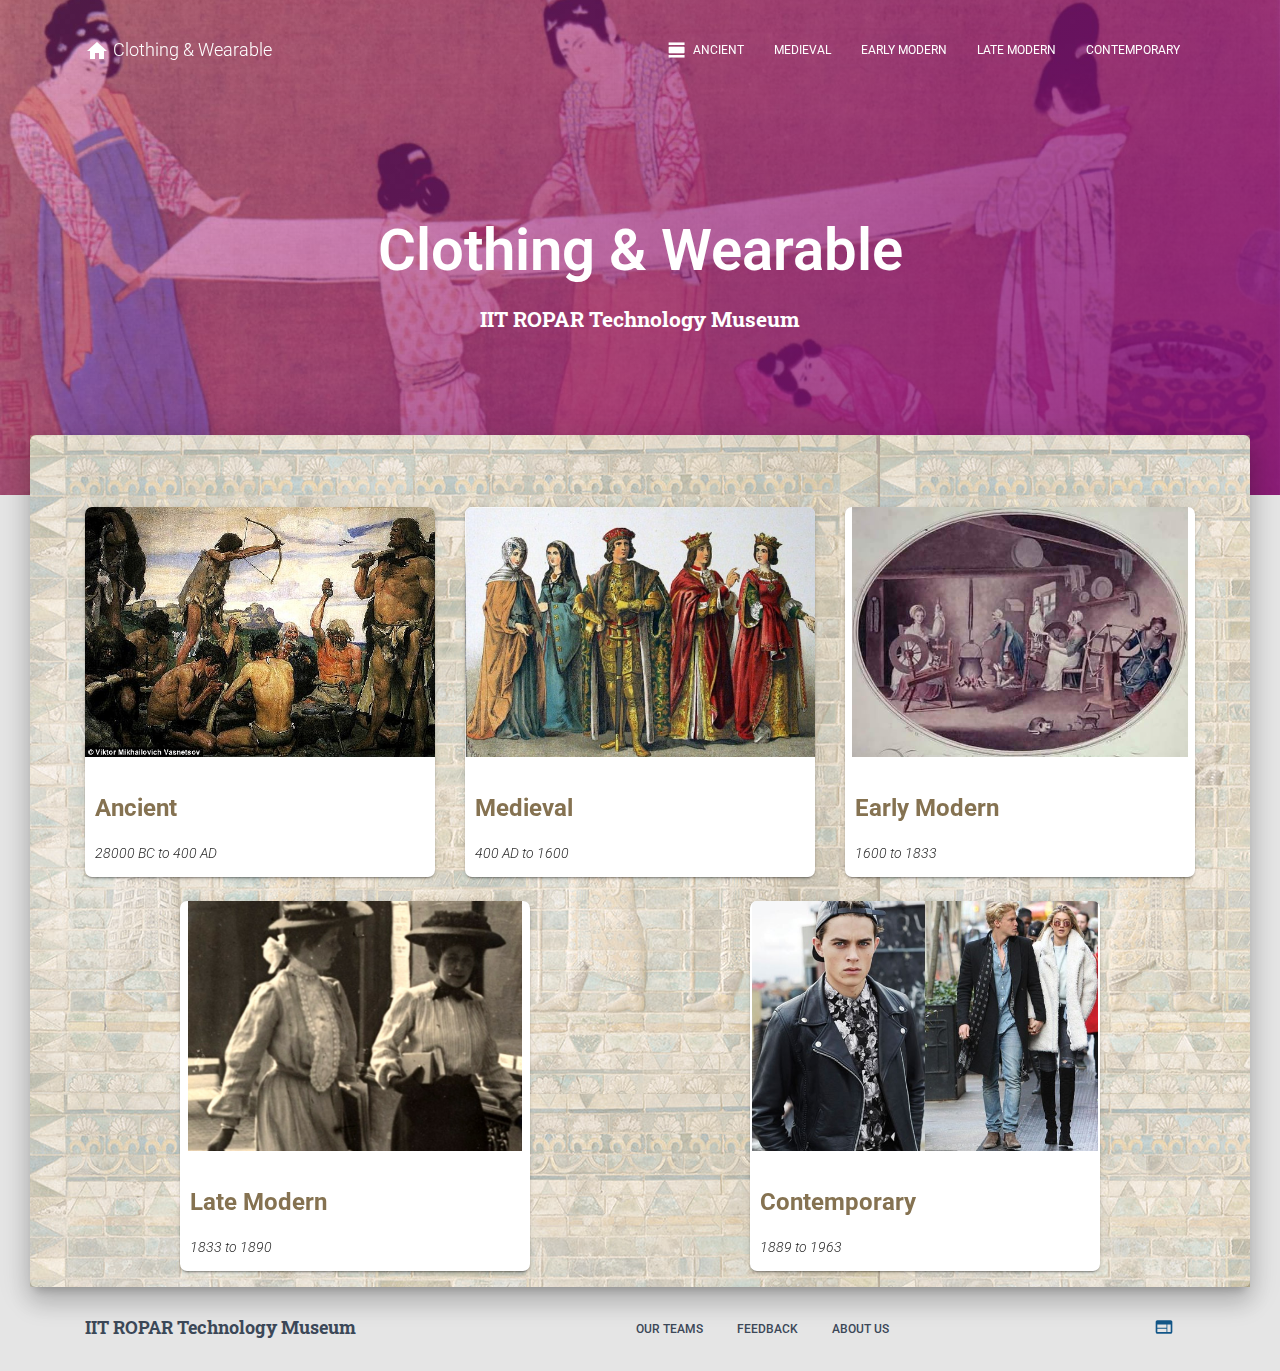
==== index.html @ c2688c06 "Update index.html" ====
<!DOCTYPE html>
<html lang="en">

<head>
    <meta charset="utf-8">
    <meta content="width=device-width, initial-scale=1.0, maximum-scale=1.0, user-scalable=0" name="viewport" />
    <meta http-equiv="X-UA-Compatible" content="IE=edge,chrome=1" />
	<meta name="theme-color" content="#840d79" />
    <link rel="icon" href="img/favicon.png">
    <title>
        Clothing & Wearable
    </title>
   
    <!--     Fonts and icons     -->
    <link rel="stylesheet" type="text/css" href="https://fonts.googleapis.com/css?family=Roboto:300,400,500,700|Roboto+Slab:400,700|Material+Icons" />
    <link rel="stylesheet" href="https://maxcdn.bootstrapcdn.com/font-awesome/latest/css/font-awesome.min.css" />
    <link rel="stylesheet" href="css/material-kit.min.css">
	<link rel="stylesheet" href="css/vertical-nav.css">
	<link rel="stylesheet" href="css/demo.css">
	<link rel="stylesheet" href="css/style.css">
	
    

</head>

<body class="presentation-page ">
    <nav class="navbar navbar-color-on-scroll navbar-transparent    fixed-top  navbar-expand-lg " color-on-scroll="100" id="sectionsNav">
        <div class="container">
            <div class="navbar-translate">
                <a class="navbar-brand" href="index.html"><i class="material-icons">home</i> Clothing & Wearable</a>
                <button class="navbar-toggler" type="button" data-toggle="collapse" aria-expanded="false" aria-label="Toggle navigation">
                    <span class="navbar-toggler-icon"></span>
                    <span class="navbar-toggler-icon"></span>
                    <span class="navbar-toggler-icon"></span>
                </button>
            </div>
            <div class="collapse navbar-collapse">
                <ul class="navbar-nav ml-auto">
                    <li class="nav-item">
                        <a href="ancient.html" class="nav-link" >
                           <i class="material-icons">view_day</i> Ancient
                        </a>
                    </li>
					<li class="nav-item">
                        <a href="medieval.html" class="nav-link" >
                           Medieval
                        </a>
                    </li>
					<li class="nav-item">
                        <a href="early.html" class="nav-link" >
                            Early Modern
                        </a>
                    </li>
					<li class="nav-item">
                        <a href="late.html" class="nav-link" >
                            Late Modern
                        </a>
                    </li>
					<li class="nav-item">
                        <a href="cont.html" class="nav-link" >
                            Contemporary
                        </a>
                    </li>
                    </ul>
            </div>
        </div>
    </nav>
    <div class="page-header header-filter clear-filter" data-parallax="true" style="background-image: url('img/bg0.jpg');">
        <div class="container">
            <div class="row">
                <div class="col-md-8 ml-auto mr-auto">
                    <div class="brand">
                        <h1>Clothing & Wearable</h1>
                        <h3 class="title">IIT ROPAR Technology Museum</h3>
                    </div>
                </div>
            </div>
        </div>
    </div>
    <div class="main mimg main-raised"><br>
		<div class="container mam">
		<div class="row boxes">
			<div class="col-md-4">
				<div class="card">
					<div onclick="location.href='ancient.html';" class="card-image">
					<img src="img/an1.jpg" alt="iRobot Roomba 651">
					</div>
					<div class="card-content">
					<h2><a href="ancient.html">Ancient</a></h2>
					<span><i>28000 BC to 400 AD</i></span>
					</div>
				</div>
			</div>
			
			<div onclick="location.href='medieval.html';" class="col-md-4">
				<div class="card">
					<div class="card-image">
					<img src="img/2.jpg" class="img-responsive" alt="iRobot Roomba 651">
					</div>
					<div class="card-content">
					<h2><a href="medieval.html">Medieval</a></h2>
					<span><i>400 AD to 1600</i></span>
					</div>
				</div>
			</div>
			
			<div onclick="location.href='early.html';"class="col-md-4">
				<div class="card">
					<div class="card-image">
					<img src="img/early1.jpeg" alt="iRobot Roomba 651">
					</div>
					<div class="card-content">
					<h2><a href="early.html">Early Modern</a></h2>
					<span><i>1600 to 1833</i></span>
					</div>
				</div>
			</div>
			
			<div onclick="location.href='late.html';" class="col-md-4">
				<div class="card">
					<div class="card-image">
					<img src="img/late1.jpg" alt="iRobot Roomba 651">
					</div>
					<div class="card-content">
					<h2><a href="late.html">Late Modern</a></h2>
					<span><i>1833 to 1890</i></span>
					</div>
				</div>
			</div>
			
			<div onclick="location.href='cont.html';"class="col-md-4">
				<div class="card">
					<div class="card-image">
					<img src="img/modern.jpg" alt="iRobot Roomba 651">
					</div>
					<div class="card-content">
					<h2><a href="cont.html">Contemporary</a></h2>
					<span><i>1889 to 1963</i></span>
					</div>
				</div>
			</div>
			
		</div>
		</div>
    </div>

<!-- Modal -->
<div id="exampleModal" class="modal fade" role="dialog">
		<div class="modal-dialog modal-lg">
			<div class="modal-content">
				<div class="modal-header">
				<h4 class="modal-title text-center" style="text-align:center" >OUR TEAM</h4>
					<button type="button" class="close" data-dismiss="modal">&times;</button>
					
				</div>
				<div class="modal-body">
					<img id="myImg" style="width:100%;overflow:hidden;" src="img/group-1.png">
					<div class="table-responsive">
						<link rel="stylesheet" type="text/css" href="modal_overflow.css">
						<table class="table table-hover table-bordered table-responsive">
							<h2 class="text-center" style="color:#610B0B;">GROUP LEADER: ABHINAV KHANNA</h2>
							<h2 class="text-center">DEPUTY LEADER: DIVYANSHU BAINS</h2>
							<thead>
								<tr>
									<th><h3>Team Name</th>
									<th><h3>Members</th>
								</tr>
							</thead>
							<tbody>
								<tr>
									<td><h4>Web Development Team</td>
									<td>Dilip Sharma, Adarsh Kumar</td>
								</tr>
								<tr>
									<td><h4>Movie Making Team</td>
									<td>Hersh Dhillon, Harshit Mishra</td>
								</tr>
								<tr>
									<td><h4>Poster Designing Team</td>
									<td>Gudi Manoj, G.Ramakrishna</td>
								</tr>
								<tr>
									<td><h4>Collage Making Team</td>
									<td>Abhineet Pandey, Akash Rawat, Akansha Singh, Ankit Kumar</td>
								</tr>
								<tr>
									<td><h4>Content Writing Team</td>
									<td>Deepak Pant, Abhishek Yadav, Amritpal Singh, Deepak Mahto, Aman Kumar, Gyan Prakash, Jagdeep, Anmol Punia</td>
								</tr>
							</tbody>
						</table>
					</div>
				</div>
				<div class="modal-footer">
					<button type="button" class="btn btn-danger" data-dismiss="modal">Close</button>
				</div>
			</div>
		</div>
	</div>

<div class="modal fade" id="feed" tabindex="-1" role="dialog" aria-labelledby="feed" aria-hidden="true">
  <div class="modal-dialog" role="document">
    <div class="modal-content">
      <div class="modal-header">
        <h4 class="modal-title" id="feed">Feedback</h4>
        <button type="button" class="close" data-dismiss="modal" aria-label="Close">
          <span aria-hidden="true">&times;</span>
        </button>
      </div>
      <div class="modal-body">
        <iframe src="https://docs.google.com/forms/d/e/1FAIpQLScINJc6BtOjg-mFbESaX4sllH4iX1FCo5wV7bPqx5-OR_2iMQ/viewform?embedded=true" width="100%" height="1250" frameborder="0" marginheight="0" marginwidth="0">Loading...</iframe>
      </div>
      <div class="modal-footer">
      </div>
    </div>
  </div>
</div>
    <footer class="footer">
        <div class="container">
            <a class="footer-brand" href="#">IIT ROPAR Technology Museum</a>
            <ul class="pull-center">
                <li>
                    <a style="cursor:pointer" data-toggle="modal" data-target="#exampleModal">
                        Our Teams
                    </a>
                </li>
				<li>
                    <a style="cursor:pointer" data-toggle="modal" data-target="#feed">
                        Feedback
                    </a>
                </li>
                <li>
                    <a href="#">
                        About Us
                    </a>
                </li>
            </ul>
            <ul class="social-buttons float-right">
                <li>
                    <a href="http://www.iitrpr.ac.in" class="btn btn-just-icon btn-link btn-instagram">
                       <i class="material-icons">website</i>
                    </a>
                </li>
            </ul>
        </div>
    </footer>
    <!--   Core JS Files   -->
    <script src="js/core/jquery.min.js"></script>
    <script src="js/core/popper.min.js"></script>
    <script src="js/bootstrap-material-design.min.js"></script>
  
    <script src="js/material-kit.min.js"></script>
	
    <!-- Place this tag in your head or just before your close body tag. -->
    <script async defer src="https://buttons.github.io/buttons.js"></script>

    <script type="text/javascript">
        $(document).ready(function() {
            materialKitDemo.presentationAnimations();
        });
		
		
    </script>

    <script>
        var _gaq = _gaq || [];
        _gaq.push(['_setAccount', 'UA-46172202-12']);
        _gaq.push(['_trackPageview']);

        (function() {
            var ga = document.createElement('script');
            ga.type = 'text/javascript';
            ga.async = true;
            ga.src = ('https:' == document.location.protocol ? 'https://ssl' : 'http://www') + '.google-analytics.com/ga.js';
            var s = document.getElementsByTagName('script')[0];
            s.parentNode.insertBefore(ga, s);
        })();

        // Facebook Pixel Code Don't Delete
        ! function(f, b, e, v, n, t, s) {
            if (f.fbq) return;
            n = f.fbq = function() {
                n.callMethod ?
                    n.callMethod.apply(n, arguments) : n.queue.push(arguments)
            };
            if (!f._fbq) f._fbq = n;
            n.push = n;
            n.loaded = !0;
            n.version = '2.0';
            n.queue = [];
            t = b.createElement(e);
            t.async = !0;
            t.src = v;
            s = b.getElementsByTagName(e)[0];
            s.parentNode.insertBefore(t, s)
        }(window,
            document, 'script', '//connect.facebook.net/en_US/fbevents.js');

        try {
            fbq('init', '111649226022273');
            fbq('track', "PageView");

        } catch (err) {
            console.log('Facebook Track Error:', err);
        }
    </script>
   
</body>

</html>
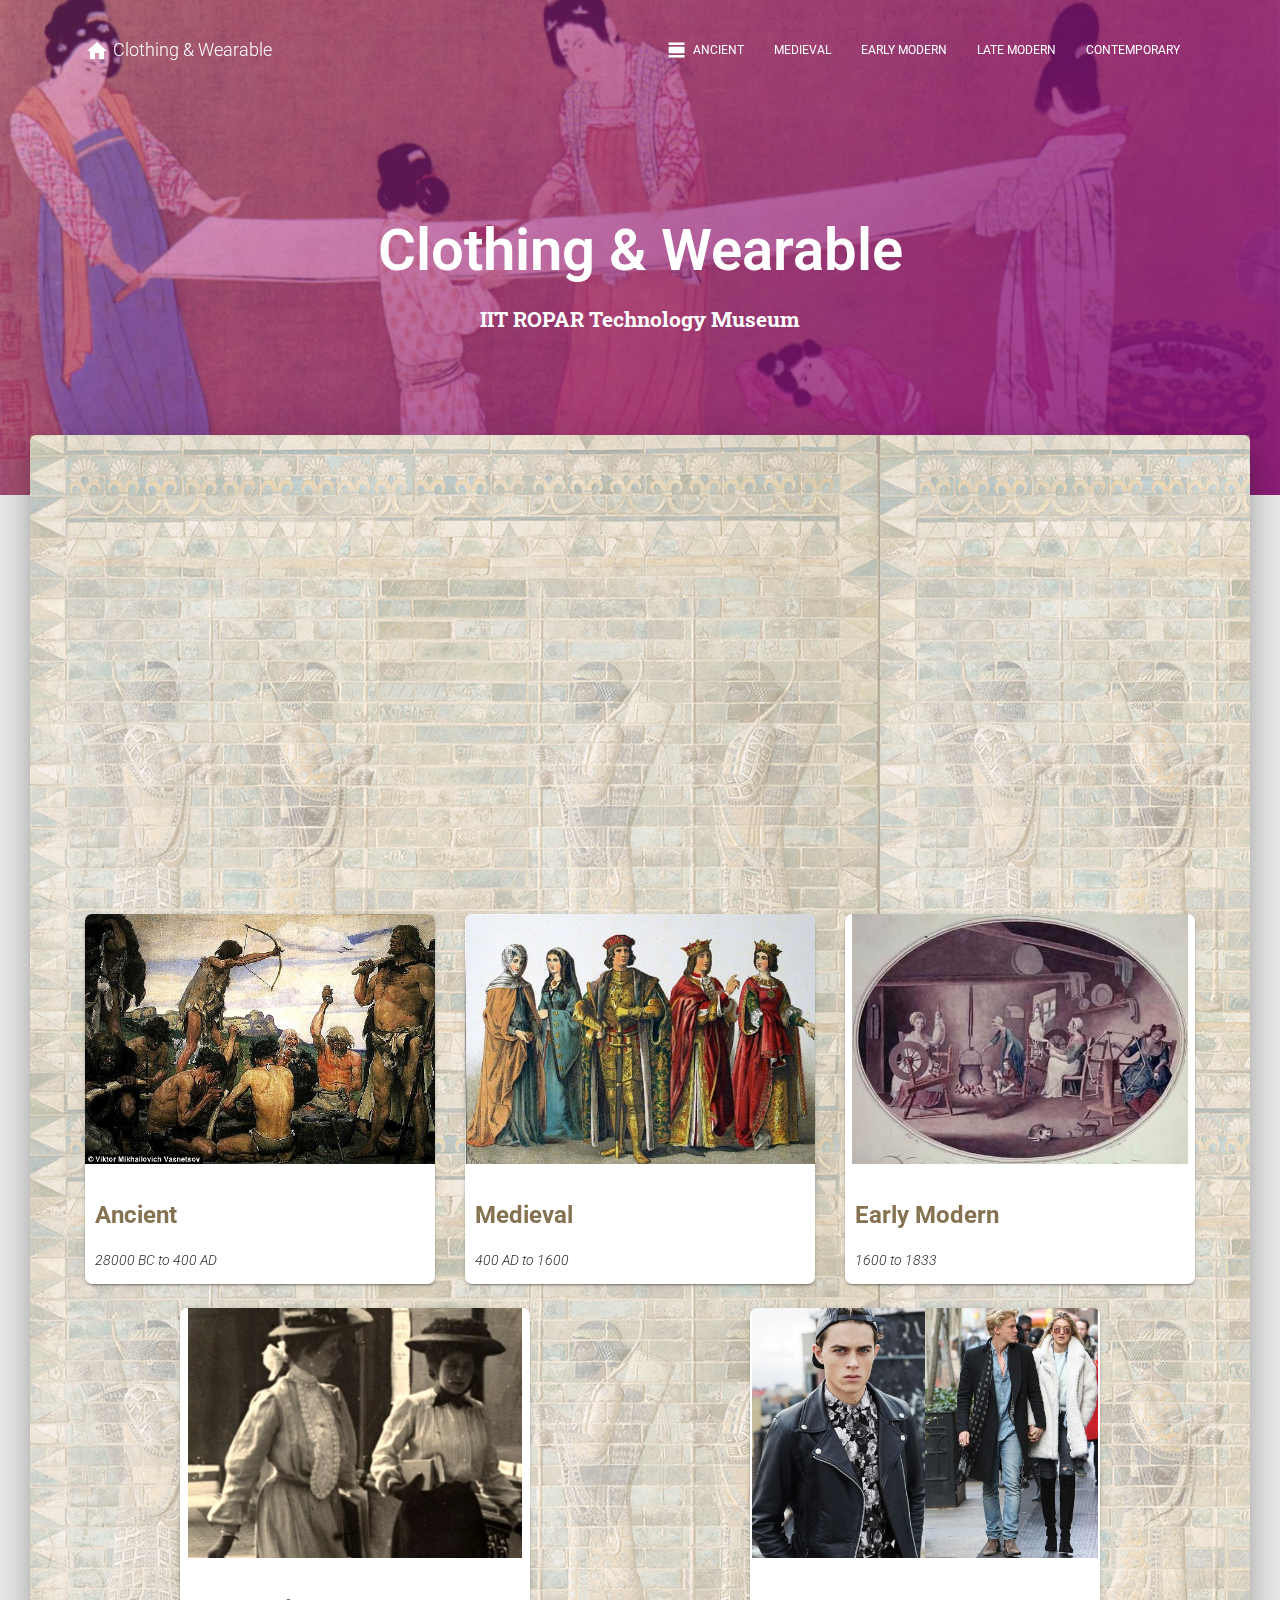
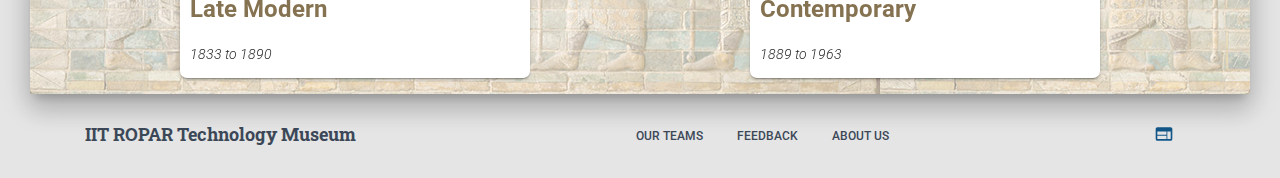
==== commit d854bd66: "Add files via upload" ====
--- a/index.html
+++ b/index.html
@@ -1,4 +1,3 @@
-
 <!DOCTYPE html>
 <html lang="en">
 
@@ -78,8 +77,13 @@
             </div>
         </div>
     </div>
-    <div class="main mimg main-raised"><br>
-		<div class="container mam">
+    <div class="main mimg main-raised">
+		<div class="container mam"><br>
+		<div class="row">
+			<div class="col-md-6" style="z-index:9999999999; border-radius:10px;overflow:hidden">
+				<iframe width="100%" height="360" src="https://www.youtube.com/embed/jiY0l6S5bmQ" frameborder="0" allow="autoplay; encrypted-media" allowfullscreen></iframe>
+			</div>
+		</div>
 		<div class="row boxes">
 			<div class="col-md-4">
 				<div class="card">
@@ -174,7 +178,7 @@
 								</tr>
 								<tr>
 									<td><h4>Movie Making Team</td>
-									<td>Hersh Dhillon, Harshit Mishra</td>
+									<td>Hersh Dhillon, Harshit Malik</td>
 								</tr>
 								<tr>
 									<td><h4>Poster Designing Team</td>
@@ -200,7 +204,7 @@
 	</div>
 
 <div class="modal fade" id="feed" tabindex="-1" role="dialog" aria-labelledby="feed" aria-hidden="true">
-  <div class="modal-dialog" role="document">
+  <div class="modal-dialog modal-lg" role="document">
     <div class="modal-content">
       <div class="modal-header">
         <h4 class="modal-title" id="feed">Feedback</h4>
@@ -208,9 +212,10 @@
           <span aria-hidden="true">&times;</span>
         </button>
       </div>
+	    
       <div class="modal-body">
-        <iframe src="https://docs.google.com/forms/d/e/1FAIpQLScINJc6BtOjg-mFbESaX4sllH4iX1FCo5wV7bPqx5-OR_2iMQ/viewform?embedded=true" width="100%" height="1250" frameborder="0" marginheight="0" marginwidth="0">Loading...</iframe>
-      </div>
+        <iframe src="https://docs.google.com/forms/d/e/1FAIpQLScIGDqnsRtKd-V2-WbRbIGA5rxSUU3niGVMwJex_KFiqGh4cw/viewform?embedded=true" width="100%" height="1250" frameborder="0" marginheight="0" marginwidth="0">Loading...</iframe>
+		</div>
       <div class="modal-footer">
       </div>
     </div>
@@ -255,57 +260,10 @@
     <!-- Place this tag in your head or just before your close body tag. -->
     <script async defer src="https://buttons.github.io/buttons.js"></script>
 
-    <script type="text/javascript">
-        $(document).ready(function() {
-            materialKitDemo.presentationAnimations();
-        });
-		
-		
-    </script>
-
-    <script>
-        var _gaq = _gaq || [];
-        _gaq.push(['_setAccount', 'UA-46172202-12']);
-        _gaq.push(['_trackPageview']);
-
-        (function() {
-            var ga = document.createElement('script');
-            ga.type = 'text/javascript';
-            ga.async = true;
-            ga.src = ('https:' == document.location.protocol ? 'https://ssl' : 'http://www') + '.google-analytics.com/ga.js';
-            var s = document.getElementsByTagName('script')[0];
-            s.parentNode.insertBefore(ga, s);
-        })();
-
-        // Facebook Pixel Code Don't Delete
-        ! function(f, b, e, v, n, t, s) {
-            if (f.fbq) return;
-            n = f.fbq = function() {
-                n.callMethod ?
-                    n.callMethod.apply(n, arguments) : n.queue.push(arguments)
-            };
-            if (!f._fbq) f._fbq = n;
-            n.push = n;
-            n.loaded = !0;
-            n.version = '2.0';
-            n.queue = [];
-            t = b.createElement(e);
-            t.async = !0;
-            t.src = v;
-            s = b.getElementsByTagName(e)[0];
-            s.parentNode.insertBefore(t, s)
-        }(window,
-            document, 'script', '//connect.facebook.net/en_US/fbevents.js');
-
-        try {
-            fbq('init', '111649226022273');
-            fbq('track', "PageView");
-
-        } catch (err) {
-            console.log('Facebook Track Error:', err);
-        }
-    </script>
+    
+
+    
    
 </body>
 
-</html>
+</html>--- a/css/demo.css
+++ b/css/demo.css
@@ -10,7 +10,9 @@
 .modal{
 	top:-12%;
 }
-
+p{
+	text-align:justify;
+}
 .tim-white-buttons {
     background-color: #777777;
 }
--- a/css/style.css
+++ b/css/style.css
@@ -127,4 +127,4 @@
 		border-bottom:1px solid transparent;
 		cursor:pointer;
 		background-color:#ae5597;
-}
+}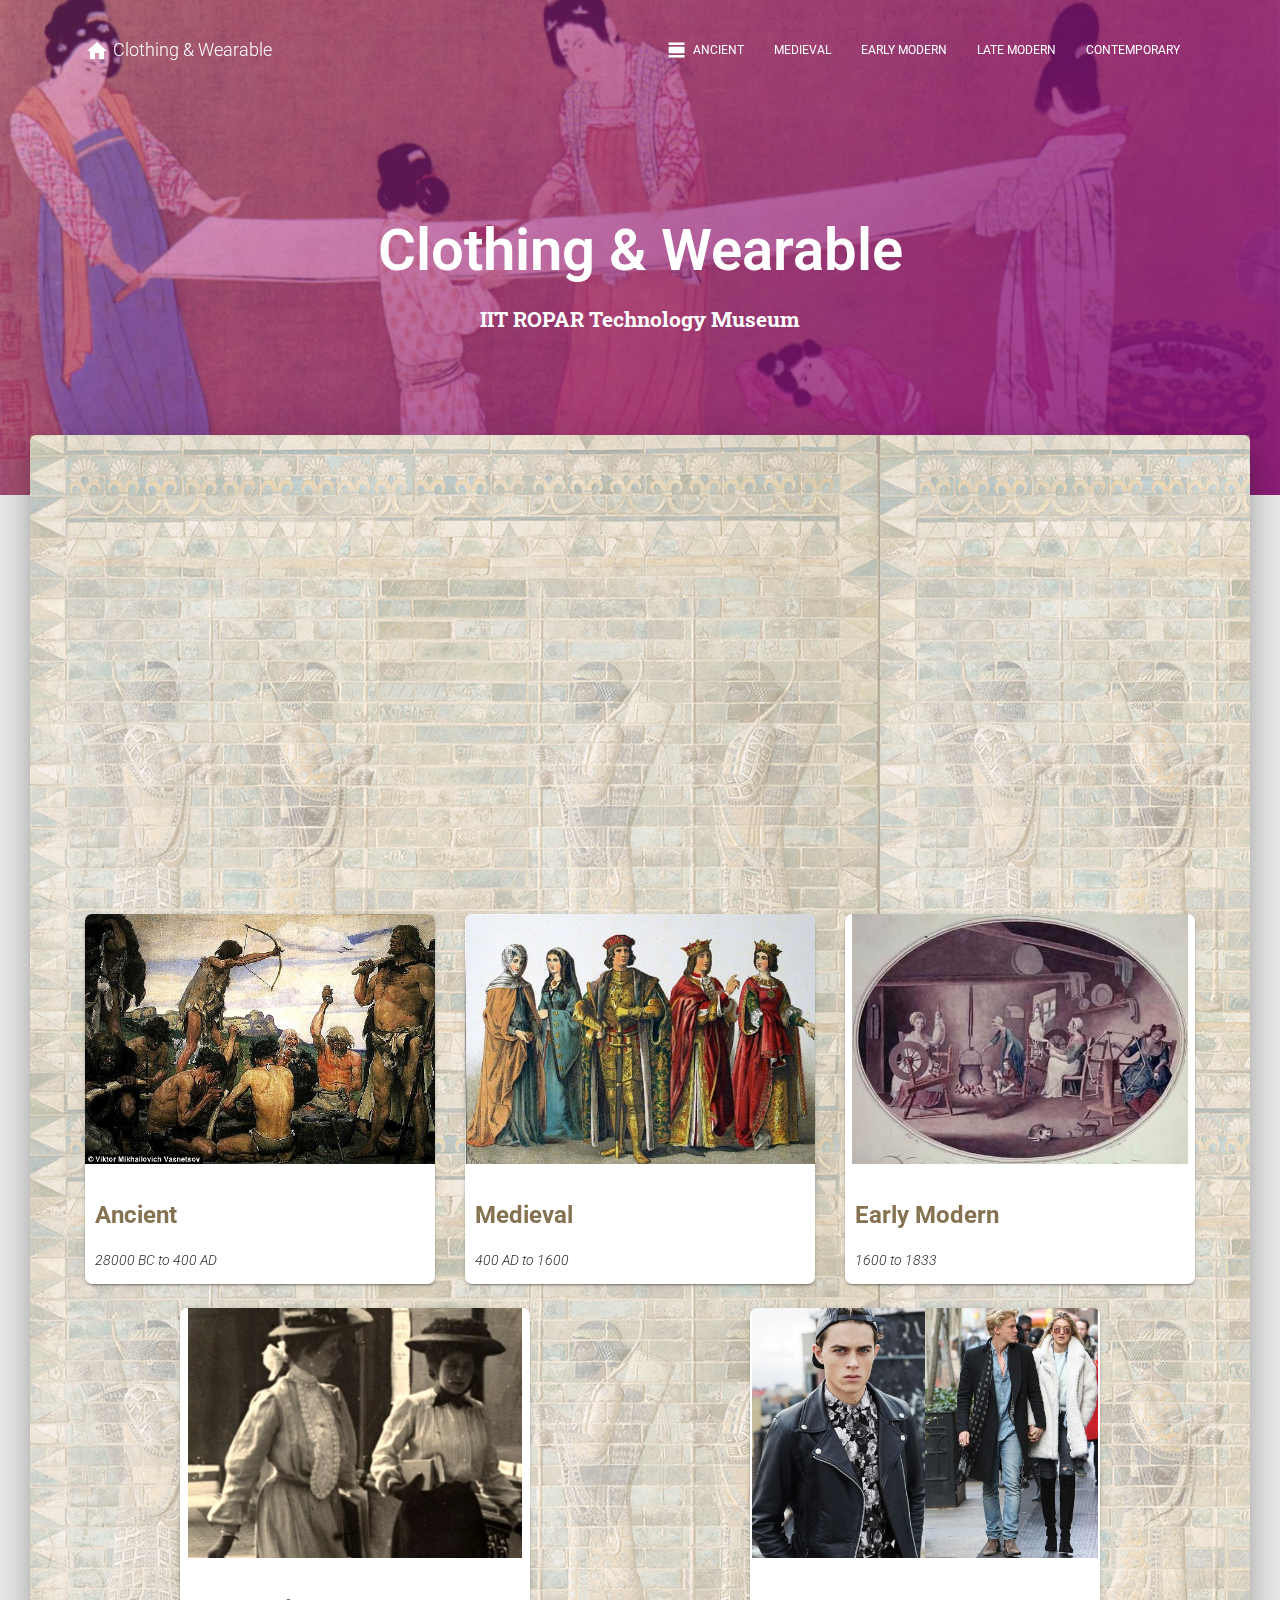
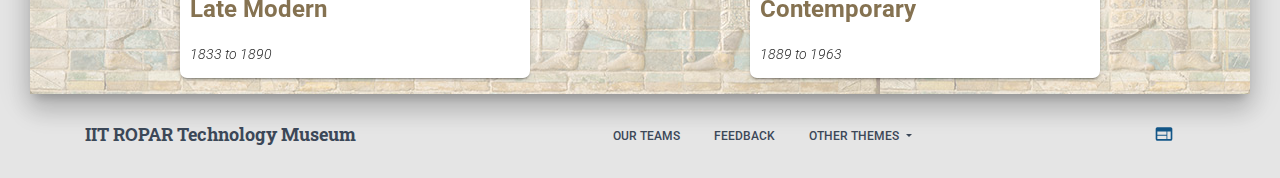
==== commit 904d8267: "Add files via upload" ====
--- a/index.html
+++ b/index.html
@@ -223,7 +223,7 @@
 </div>
     <footer class="footer">
         <div class="container">
-            <a class="footer-brand" href="#">IIT ROPAR Technology Museum</a>
+            <a class="footer-brand" >IIT ROPAR Technology Museum</a>
             <ul class="pull-center">
                 <li>
                     <a style="cursor:pointer" data-toggle="modal" data-target="#exampleModal">
@@ -236,15 +236,24 @@
                     </a>
                 </li>
                 <li>
-                    <a href="#">
-                        About Us
-                    </a>
+                    <a class=" dropdown-toggle" href="#" role="button" id="dropdownMenuLink" data-toggle="dropdown" aria-haspopup="true" aria-expanded="false">
+    Other Themes
+  </a>
+
+  <div class="dropdown-menu"  aria-labelledby="dropdownMenuLink">
+    <a class="dropdown-item" target="_blank" href="https://rg1305.github.io/Food_and_Agriculture">Food and Agriculture</a>
+    <a class="dropdown-item" target="_blank" href="https://i-am-g2.github.io/museum">Shelter</a>
+    <a class="dropdown-item" target="_blank" href="https://yogeshchhabra99.github.io/transportmuseum">Transportation</a>
+    <a class="dropdown-item" target="_blank" href="https://guptaarjunkumar.github.io/communication">Communication</a>
+    <a class="dropdown-item" target="_blank" href="https://museum-energy.github.io">Energy</a>
+    <a class="dropdown-item" target="_blank" href="https://anmol-rattan.github.io/g10">Physics</a>
+  </div>
                 </li>
             </ul>
             <ul class="social-buttons float-right">
                 <li>
                     <a href="http://www.iitrpr.ac.in" class="btn btn-just-icon btn-link btn-instagram">
-                       <i class="material-icons">website</i>
+                      <i class="material-icons">website</i>
                     </a>
                 </li>
             </ul>
